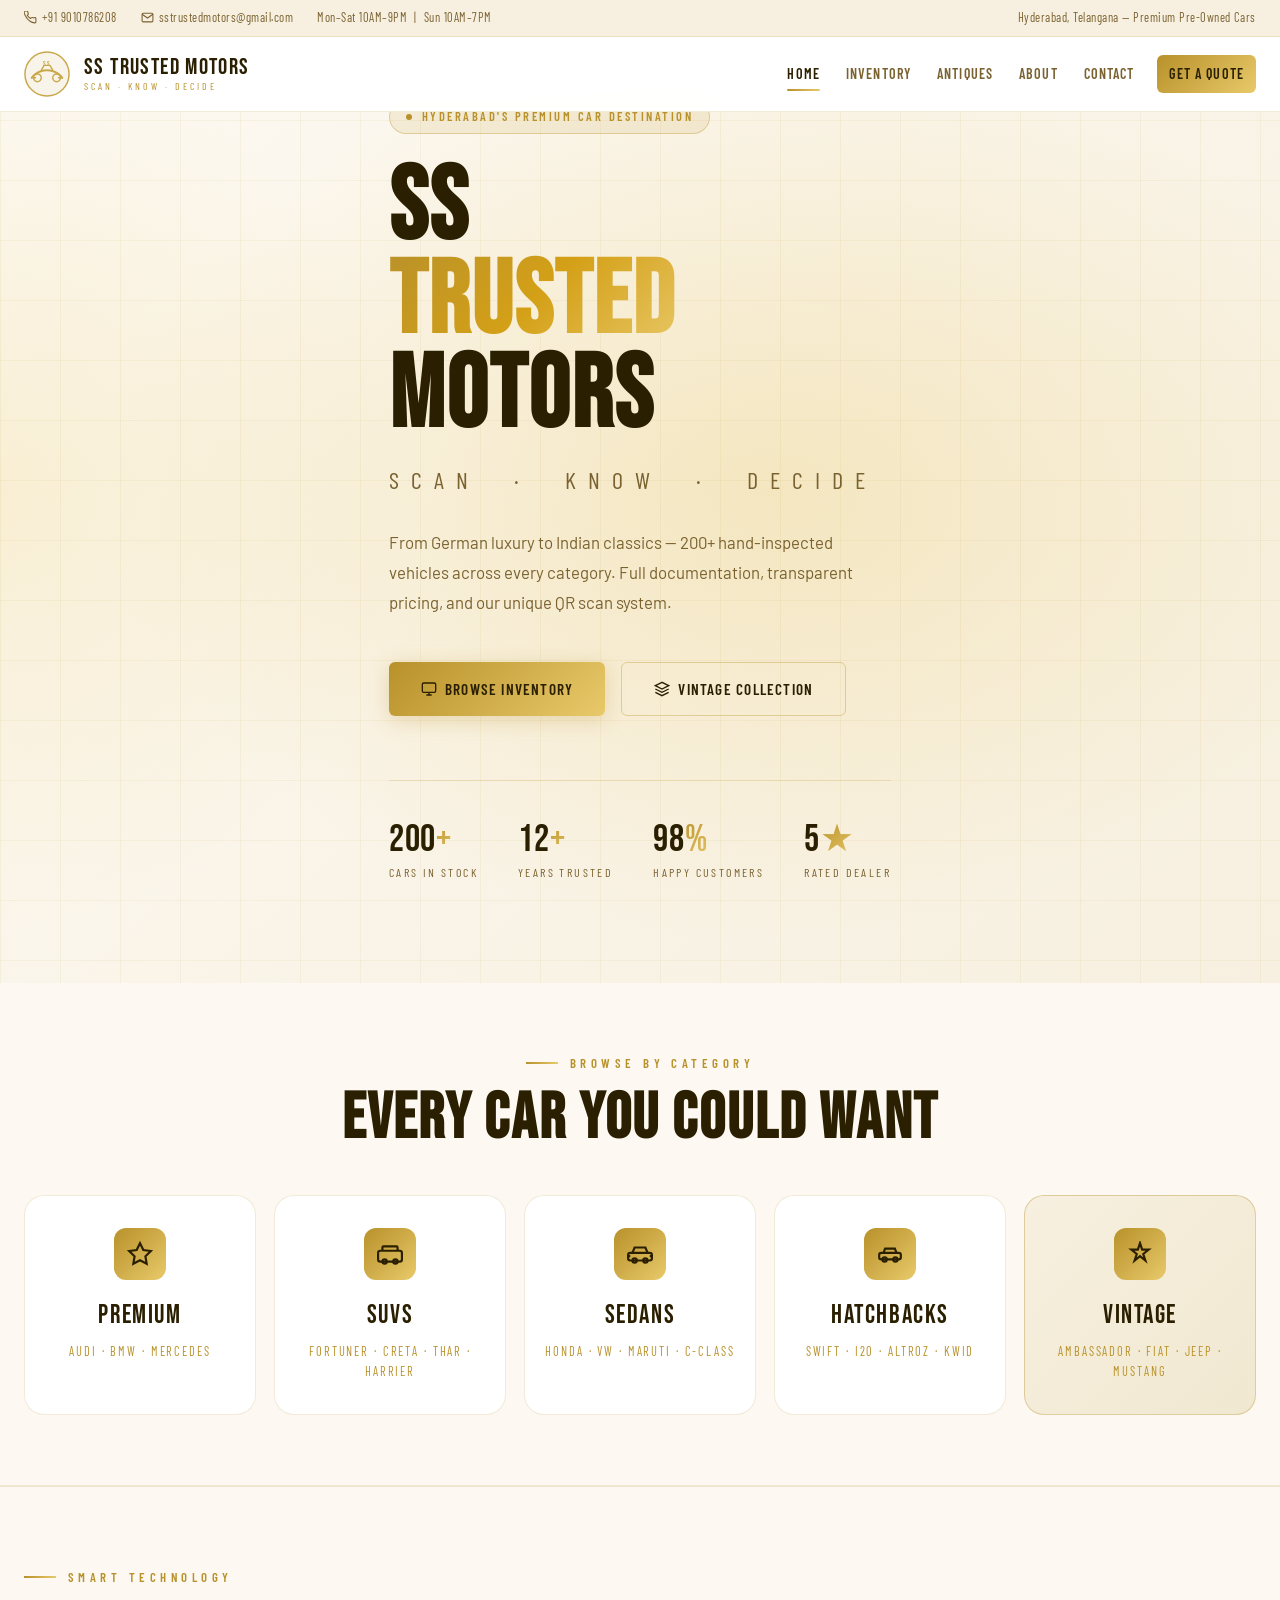
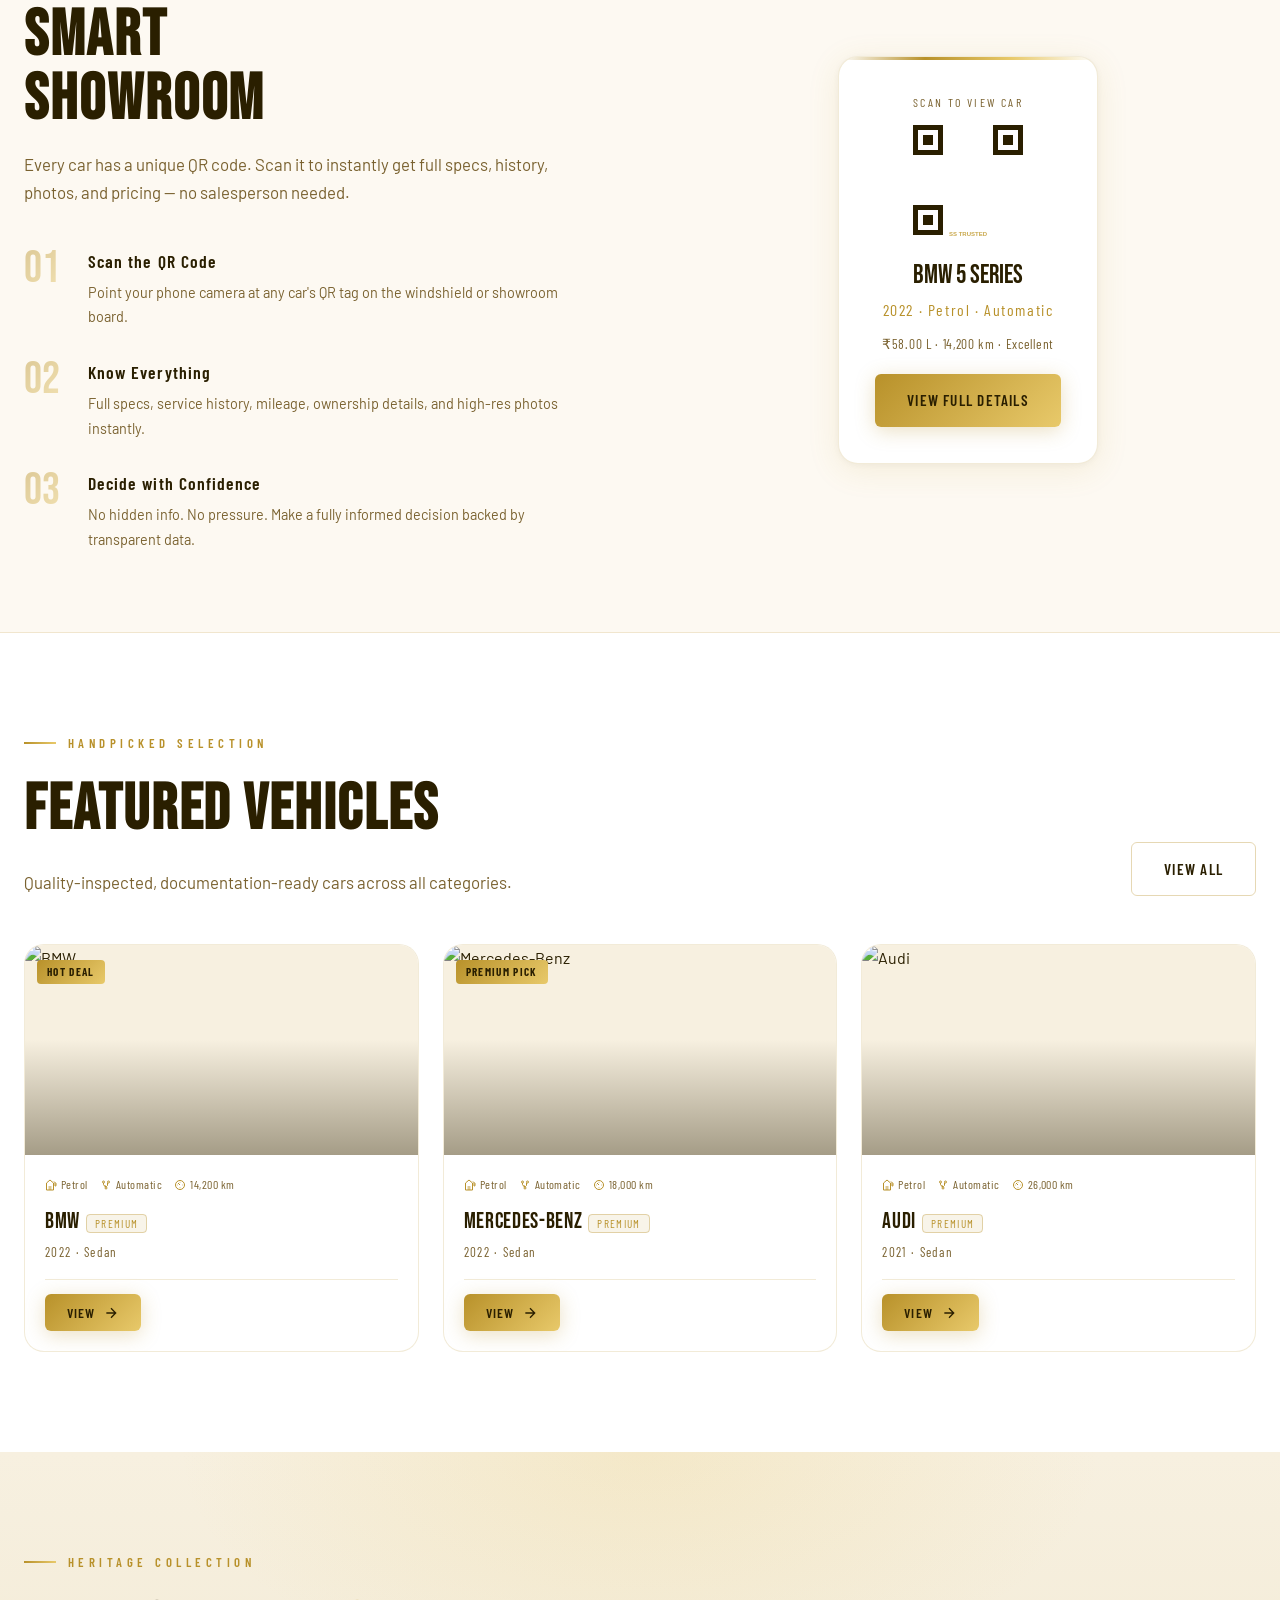
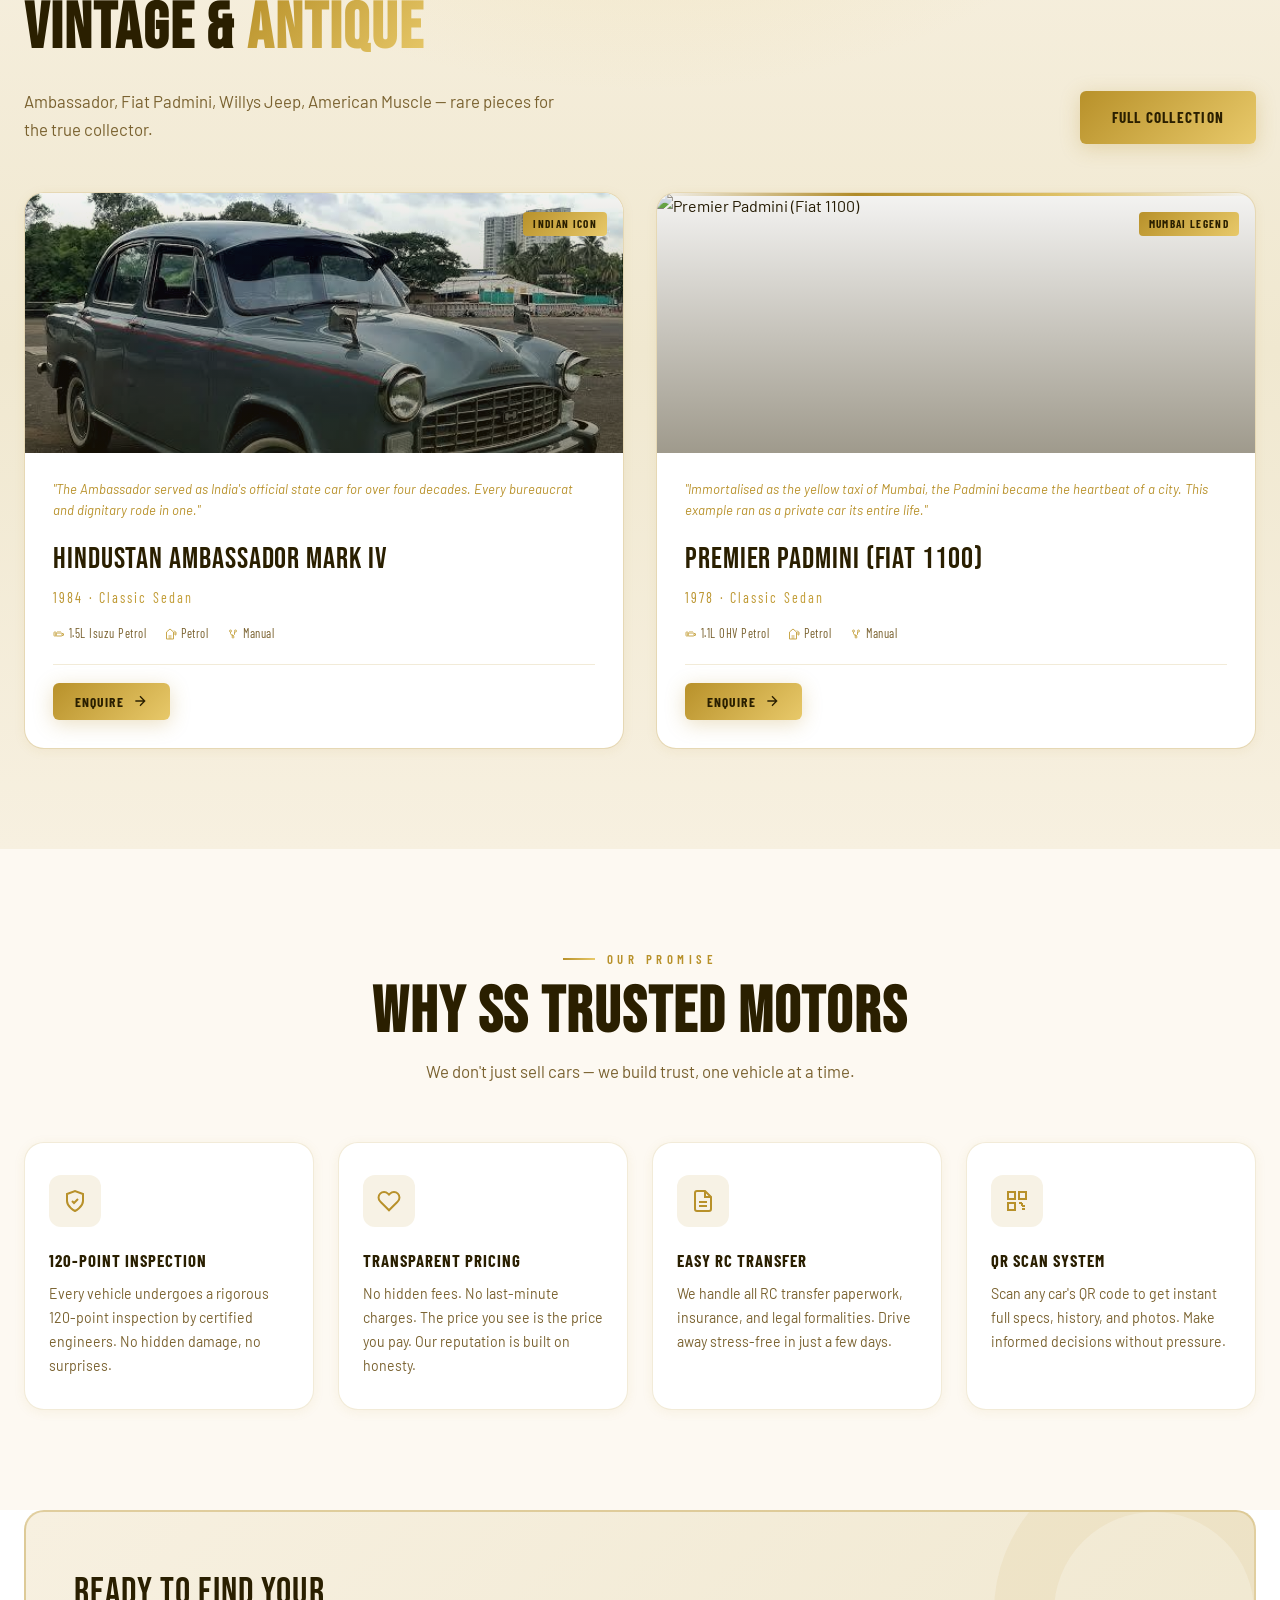
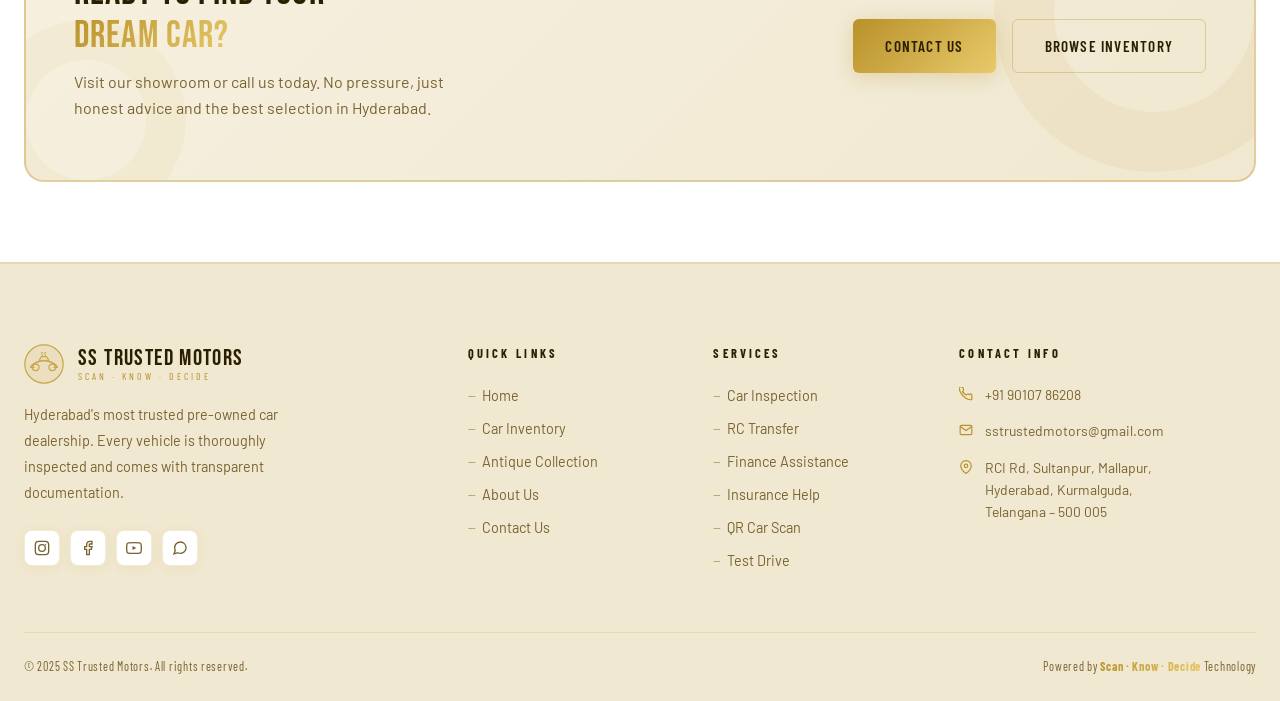
==== index.html @ 3db5853d "Add files via upload" ====
<!DOCTYPE html>
<html lang="en">
<head>
  <meta charset="UTF-8">
  <meta name="viewport" content="width=device-width, initial-scale=1.0">
  <title>SS Trusted Motors — Scan. Know. Decide.</title>  
  <meta name="description" content="SS Trusted Motors — Hyderabad's premier pre-owned car dealership. Premium cars, vintage classics, SUVs, sedans, and hatchbacks.">
  <link rel="stylesheet" href="css/styles.css">
</head>
<body>
<div id="header-placeholder"></div>

<!-- HERO -->
<section class="hero" id="home">
  <div class="hero-bg"></div><div class="hero-bg-img"></div><div class="hero-grid"></div>
  <div class="container">
    <div class="hero-content">
      <div class="hero-eyebrow"><span></span> Hyderabad's Premium Car Destination</div>
      <h1 class="hero-title">SS<br><span class="accent">Trusted</span><br>Motors</h1>
      <p class="hero-tagline">Scan &nbsp;·&nbsp; Know &nbsp;·&nbsp; Decide</p>
      <p class="hero-desc">From German luxury to Indian classics — 200+ hand-inspected vehicles across every category. Full documentation, transparent pricing, and our unique QR scan system.</p>
      <div class="hero-actions">
        <a href="inventory.html" class="btn btn-primary">
          <svg xmlns="http://www.w3.org/2000/svg" viewBox="0 0 24 24" fill="none" stroke="currentColor" stroke-width="2"><rect x="2" y="3" width="20" height="14" rx="2"/><path d="M8 21h8m-4-4v4"/></svg>
          Browse Inventory
        </a>
        <a href="antiques.html" class="btn btn-outline">
          <svg xmlns="http://www.w3.org/2000/svg" viewBox="0 0 24 24" fill="none" stroke="currentColor" stroke-width="2"><path d="M12 2L2 7l10 5 10-5-10-5zM2 17l10 5 10-5M2 12l10 5 10-5"/></svg>
          Vintage Collection
        </a>
      </div>
      <div class="hero-stats">
        <div><div class="hero-stat-num">200<span>+</span></div><div class="hero-stat-label">Cars in Stock</div></div>
        <div><div class="hero-stat-num">12<span>+</span></div><div class="hero-stat-label">Years Trusted</div></div>
        <div><div class="hero-stat-num">98<span>%</span></div><div class="hero-stat-label">Happy Customers</div></div>
        <div><div class="hero-stat-num">5<span>★</span></div><div class="hero-stat-label">Rated Dealer</div></div>
      </div>
    </div>
  </div>
</section>

<!-- CATEGORY HIGHLIGHTS -->
<section style="padding:70px 0;background:var(--bg-warm);border-bottom:1px solid var(--border);">
  <div class="container">
    <div style="text-align:center;margin-bottom:44px;" class="reveal">
      <div class="section-label" style="justify-content:center;">Browse by Category</div>
      <h2 class="section-title" style="margin-top:14px;">Every Car You Could Want</h2>
    </div>
    <div style="display:grid;grid-template-columns:repeat(auto-fit,minmax(200px,1fr));gap:18px;">
      <a href="inventory.html?cat=premium" class="reveal" style="background:var(--bg-card);border:1px solid var(--border);border-radius:var(--radius-lg);padding:32px 20px;text-align:center;text-decoration:none;transition:var(--transition);display:block;" onmouseover="this.style.borderColor='var(--gold-mid)';this.style.boxShadow='var(--shadow-gold)';this.style.transform='translateY(-6px)'" onmouseout="this.style.borderColor='var(--border)';this.style.boxShadow='none';this.style.transform='translateY(0)'">
        <div style="width:52px;height:52px;border-radius:12px;background:linear-gradient(135deg,var(--gold),var(--gold-light));display:flex;align-items:center;justify-content:center;margin:0 auto 14px;">
          <svg xmlns="http://www.w3.org/2000/svg" viewBox="0 0 24 24" fill="none" stroke="#2a1f00" stroke-width="2" width="26"><polygon points="12 2 15.09 8.26 22 9.27 17 14.14 18.18 21.02 12 17.77 5.82 21.02 7 14.14 2 9.27 8.91 8.26 12 2"/></svg>
        </div>
        <div style="font-family:var(--font-display);font-size:1.65rem;letter-spacing:.06em;color:var(--text);">Premium</div>
        <div style="font-family:var(--font-condensed);font-size:.78rem;letter-spacing:.15em;color:var(--gold);text-transform:uppercase;margin-top:6px;">Audi · BMW · Mercedes</div>
      </a>
      <a href="inventory.html?cat=suv" class="reveal" style="background:var(--bg-card);border:1px solid var(--border);border-radius:var(--radius-lg);padding:32px 20px;text-align:center;text-decoration:none;transition:var(--transition);display:block;" onmouseover="this.style.borderColor='var(--gold-mid)';this.style.boxShadow='var(--shadow-gold)';this.style.transform='translateY(-6px)'" onmouseout="this.style.borderColor='var(--border)';this.style.boxShadow='none';this.style.transform='translateY(0)'">
        <div style="width:52px;height:52px;border-radius:12px;background:linear-gradient(135deg,var(--gold),var(--gold-light));display:flex;align-items:center;justify-content:center;margin:0 auto 14px;">
          <svg xmlns="http://www.w3.org/2000/svg" viewBox="0 0 24 24" fill="none" stroke="#2a1f00" stroke-width="2" width="26"><rect x="1" y="9" width="22" height="10" rx="2"/><path d="M5 9V6a1 1 0 011-1h12a1 1 0 011 1v3"/><circle cx="7" cy="19" r="2"/><circle cx="17" cy="19" r="2"/></svg>
        </div>
        <div style="font-family:var(--font-display);font-size:1.65rem;letter-spacing:.06em;color:var(--text);">SUVs</div>
        <div style="font-family:var(--font-condensed);font-size:.78rem;letter-spacing:.15em;color:var(--gold);text-transform:uppercase;margin-top:6px;">Fortuner · Creta · Thar · Harrier</div>
      </a>
      <a href="inventory.html?cat=sedan" class="reveal" style="background:var(--bg-card);border:1px solid var(--border);border-radius:var(--radius-lg);padding:32px 20px;text-align:center;text-decoration:none;transition:var(--transition);display:block;" onmouseover="this.style.borderColor='var(--gold-mid)';this.style.boxShadow='var(--shadow-gold)';this.style.transform='translateY(-6px)'" onmouseout="this.style.borderColor='var(--border)';this.style.boxShadow='none';this.style.transform='translateY(0)'">
        <div style="width:52px;height:52px;border-radius:12px;background:linear-gradient(135deg,var(--gold),var(--gold-light));display:flex;align-items:center;justify-content:center;margin:0 auto 14px;">
          <svg xmlns="http://www.w3.org/2000/svg" viewBox="0 0 24 24" fill="none" stroke="#2a1f00" stroke-width="2" width="26"><path d="M5 11l2-5h10l2 5"/><rect x="1" y="11" width="22" height="7" rx="2"/><circle cx="7" cy="18" r="2"/><circle cx="17" cy="18" r="2"/><path d="M1 14h2m18 0h2"/></svg>
        </div>
        <div style="font-family:var(--font-display);font-size:1.65rem;letter-spacing:.06em;color:var(--text);">Sedans</div>
        <div style="font-family:var(--font-condensed);font-size:.78rem;letter-spacing:.15em;color:var(--gold);text-transform:uppercase;margin-top:6px;">Honda · VW · Maruti · C-Class</div>
      </a>
      <a href="inventory.html?cat=small" class="reveal" style="background:var(--bg-card);border:1px solid var(--border);border-radius:var(--radius-lg);padding:32px 20px;text-align:center;text-decoration:none;transition:var(--transition);display:block;" onmouseover="this.style.borderColor='var(--gold-mid)';this.style.boxShadow='var(--shadow-gold)';this.style.transform='translateY(-6px)'" onmouseout="this.style.borderColor='var(--border)';this.style.boxShadow='none';this.style.transform='translateY(0)'">
        <div style="width:52px;height:52px;border-radius:12px;background:linear-gradient(135deg,var(--gold),var(--gold-light));display:flex;align-items:center;justify-content:center;margin:0 auto 14px;">
          <svg xmlns="http://www.w3.org/2000/svg" viewBox="0 0 24 24" fill="none" stroke="#2a1f00" stroke-width="2" width="26"><path d="M6 11l1.5-4h9L18 11"/><rect x="2" y="11" width="20" height="6" rx="2"/><circle cx="7" cy="17" r="2"/><circle cx="17" cy="17" r="2"/></svg>
        </div>
        <div style="font-family:var(--font-display);font-size:1.65rem;letter-spacing:.06em;color:var(--text);">Hatchbacks</div>
        <div style="font-family:var(--font-condensed);font-size:.78rem;letter-spacing:.15em;color:var(--gold);text-transform:uppercase;margin-top:6px;">Swift · i20 · Altroz · Kwid</div>
      </a>
      <a href="antiques.html" class="reveal" style="background:linear-gradient(135deg,var(--bg-mid),var(--bg-soft));border:1.5px solid var(--border-mid);border-radius:var(--radius-lg);padding:32px 20px;text-align:center;text-decoration:none;transition:var(--transition);display:block;" onmouseover="this.style.borderColor='var(--gold)';this.style.boxShadow='var(--shadow-gold)';this.style.transform='translateY(-6px)'" onmouseout="this.style.borderColor='var(--border-mid)';this.style.boxShadow='none';this.style.transform='translateY(0)'">
        <div style="width:52px;height:52px;border-radius:12px;background:linear-gradient(135deg,var(--gold),var(--gold-light));display:flex;align-items:center;justify-content:center;margin:0 auto 14px;">
          <svg xmlns="http://www.w3.org/2000/svg" viewBox="0 0 24 24" fill="none" stroke="#2a1f00" stroke-width="2" width="26"><path d="M12 2l2 6h6l-5 4 2 6-5-4-5 4 2-6-5-4h6z"/></svg>
        </div>
        <div style="font-family:var(--font-display);font-size:1.65rem;letter-spacing:.06em;color:var(--text);">Vintage</div>
        <div style="font-family:var(--font-condensed);font-size:.78rem;letter-spacing:.15em;color:var(--gold);text-transform:uppercase;margin-top:6px;">Ambassador · Fiat · Jeep · Mustang</div>
      </a>
    </div>
  </div>
</section>

<!-- SMART SHOWROOM -->
<section class="smart-showroom" id="smart-showroom">
  <div class="container">
    <div class="showroom-grid">
      <div>
        <div class="section-label">Smart Technology</div>
        <h2 class="section-title" style="margin-top:16px;">Smart<br>Showroom</h2>
        <p class="section-sub" style="margin-top:18px;">Every car has a unique QR code. Scan it to instantly get full specs, history, photos, and pricing — no salesperson needed.</p>
        <div class="showroom-steps">
          <div class="showroom-step">
            <div class="step-num">01</div>
            <div><div class="step-title">Scan the QR Code</div><div class="step-desc">Point your phone camera at any car's QR tag on the windshield or showroom board.</div></div>
          </div>
          <div class="showroom-step">
            <div class="step-num">02</div>
            <div><div class="step-title">Know Everything</div><div class="step-desc">Full specs, service history, mileage, ownership details, and high-res photos instantly.</div></div>
          </div>
          <div class="showroom-step">
            <div class="step-num">03</div>
            <div><div class="step-title">Decide with Confidence</div><div class="step-desc">No hidden info. No pressure. Make a fully informed decision backed by transparent data.</div></div>
          </div>
        </div>
      </div>
      <div class="showroom-visual">
        <div class="qr-demo-card">
          <div class="qr-demo-label">Scan to View Car</div>
          <canvas id="demo-qr" style="width:120px;height:120px;margin:0 auto 16px;display:block;border-radius:10px;"></canvas>
          <div class="qr-demo-car">BMW 5 Series</div>
          <div class="qr-demo-year">2022 · Petrol · Automatic</div>
          <div style="margin-top:10px;font-size:.85rem;color:var(--muted);font-family:var(--font-condensed);letter-spacing:.05em;">₹58.00 L · 14,200 km · Excellent</div>
          <a href="car-details.html?id=1&type=car" class="btn btn-primary qr-demo-btn">View Full Details</a>
        </div>
      </div>
    </div>
  </div>
</section>

<!-- FEATURED CARS -->
<section id="featured">
  <div class="container">
    <div class="section-header">
      <div class="section-header-text reveal">
        <div class="section-label">Handpicked Selection</div>
        <h2 class="section-title" style="margin-top:12px;">Featured Vehicles</h2>
        <p class="section-sub" style="margin-top:14px;">Quality-inspected, documentation-ready cars across all categories.</p>
      </div>
      <a href="inventory.html" class="btn btn-outline reveal">View All</a>
    </div>
    <div class="cars-grid" id="featured-cars">
      <div class="loading-state" style="grid-column:1/-1;"><div class="loading-spinner"></div>Loading vehicles…</div>
    </div>
  </div>
</section>

<!-- ANTIQUE COLLECTION PREVIEW -->
<section class="antiques-section" id="antiques-preview">
  <div class="container" style="position:relative;z-index:1;">
    <div class="section-header">
      <div class="section-header-text reveal">
        <div class="section-label" style="color:var(--gold);">Heritage Collection</div>
        <h2 class="section-title" style="margin-top:12px;">Vintage &amp; <span style="background:linear-gradient(135deg,var(--gold),var(--gold-light));-webkit-background-clip:text;-webkit-text-fill-color:transparent;background-clip:text;">Antique</span></h2>
        <p class="section-sub" style="margin-top:14px;">Ambassador, Fiat Padmini, Willys Jeep, American Muscle — rare pieces for the true collector.</p>
      </div>
      <a href="antiques.html" class="btn btn-gold reveal">Full Collection</a>
    </div>
    <div class="antiques-grid" id="featured-antiques">
      <div class="loading-state" style="grid-column:1/-1;"><div class="loading-spinner"></div>Loading collection…</div>
    </div>
  </div>
</section>

<!-- WHY CHOOSE US -->
<section id="why-us" style="background:var(--bg-warm);">
  <div class="container">
    <div style="text-align:center;display:flex;flex-direction:column;align-items:center;gap:12px;margin-bottom:56px;" class="reveal">
      <div class="section-label">Our Promise</div>
      <h2 class="section-title">Why SS Trusted Motors</h2>
      <p class="section-sub" style="text-align:center;margin:0 auto;">We don't just sell cars — we build trust, one vehicle at a time.</p>
    </div>
    <div class="why-us-grid">
      <div class="why-card reveal">
        <div class="why-icon"><svg xmlns="http://www.w3.org/2000/svg" viewBox="0 0 24 24" fill="none" stroke="currentColor" stroke-width="2"><path d="M12 22s8-4 8-10V5l-8-3-8 3v7c0 6 8 10 8 10z"/><path d="M9 12l2 2 4-4"/></svg></div>
        <div class="why-title">120-Point Inspection</div>
        <div class="why-desc">Every vehicle undergoes a rigorous 120-point inspection by certified engineers. No hidden damage, no surprises.</div>
      </div>
      <div class="why-card reveal">
        <div class="why-icon"><svg xmlns="http://www.w3.org/2000/svg" viewBox="0 0 24 24" fill="none" stroke="currentColor" stroke-width="2"><path d="M20.84 4.61a5.5 5.5 0 00-7.78 0L12 5.67l-1.06-1.06a5.5 5.5 0 00-7.78 7.78l1.06 1.06L12 21.23l7.78-7.78 1.06-1.06a5.5 5.5 0 000-7.78z"/></svg></div>
        <div class="why-title">Transparent Pricing</div>
        <div class="why-desc">No hidden fees. No last-minute charges. The price you see is the price you pay. Our reputation is built on honesty.</div>
      </div>
      <div class="why-card reveal">
        <div class="why-icon"><svg xmlns="http://www.w3.org/2000/svg" viewBox="0 0 24 24" fill="none" stroke="currentColor" stroke-width="2"><path d="M14 2H6a2 2 0 00-2 2v16a2 2 0 002 2h12a2 2 0 002-2V8z"/><polyline points="14 2 14 8 20 8"/><line x1="16" y1="13" x2="8" y2="13"/><line x1="16" y1="17" x2="8" y2="17"/></svg></div>
        <div class="why-title">Easy RC Transfer</div>
        <div class="why-desc">We handle all RC transfer paperwork, insurance, and legal formalities. Drive away stress-free in just a few days.</div>
      </div>
      <div class="why-card reveal">
        <div class="why-icon"><svg xmlns="http://www.w3.org/2000/svg" viewBox="0 0 24 24" fill="none" stroke="currentColor" stroke-width="2"><rect x="3" y="3" width="7" height="7"/><rect x="14" y="3" width="7" height="7"/><rect x="3" y="14" width="7" height="7"/><path d="M14 14h3m0 3h3m-3 3h3m-3-6v3"/></svg></div>
        <div class="why-title">QR Scan System</div>
        <div class="why-desc">Scan any car's QR code to get instant full specs, history, and photos. Make informed decisions without pressure.</div>
      </div>
    </div>
  </div>
</section>

<!-- CTA BANNER -->
<section style="padding:0 0 80px;">
  <div class="container">
    <div class="reveal" style="background:linear-gradient(135deg,var(--bg-mid),var(--bg-soft));border:2px solid var(--border-mid);border-radius:var(--radius-lg);padding:60px 48px;display:flex;align-items:center;justify-content:space-between;gap:32px;flex-wrap:wrap;position:relative;overflow:hidden;">
      <div style="position:absolute;right:-60px;top:-60px;width:320px;height:320px;border:60px solid rgba(184,145,42,.08);border-radius:50%;pointer-events:none;"></div>
      <div style="position:absolute;left:-40px;bottom:-40px;width:200px;height:200px;border:40px solid rgba(184,145,42,.06);border-radius:50%;pointer-events:none;"></div>
      <div style="position:relative;z-index:1;">
        <div style="font-family:var(--font-display);font-size:clamp(1.8rem,3vw,2.6rem);letter-spacing:.03em;color:var(--text);line-height:1.1;">Ready to Find Your<br><span style="background:linear-gradient(135deg,var(--gold),var(--gold-light));-webkit-background-clip:text;-webkit-text-fill-color:transparent;background-clip:text;">Dream Car?</span></div>
        <p style="color:var(--muted);margin-top:12px;font-size:1rem;max-width:420px;">Visit our showroom or call us today. No pressure, just honest advice and the best selection in Hyderabad.</p>
      </div>
      <div style="display:flex;gap:16px;flex-wrap:wrap;position:relative;z-index:1;">
        <a href="contact.html" class="btn btn-primary">Contact Us</a>
        <a href="inventory.html" class="btn btn-outline">Browse Inventory</a>
      </div>
    </div>
  </div>
</section>

<div id="footer-placeholder"></div>
<script src="js/partials.js"></script>
<script src="js/main.js"></script>
<script>
(async function(){
  const canvas = document.getElementById('demo-qr');
  if(canvas) SS.generateQRCanvas('car-details.html?id=1&type=car', canvas);

  try{
    const cars = await SS.fetchJSON('data/cars.json');
    const premFeatured = cars.filter(c=>c.subcategory==='premium').slice(0,3);
    const container = document.getElementById('featured-cars');
    container.innerHTML = premFeatured.map(c=>SS.carCardHTML(c,'car')).join('');
    SS.triggerReveal(container);
  }catch(e){
    document.getElementById('featured-cars').innerHTML='<div class="empty-state" style="grid-column:1/-1;"><p>Could not load vehicles.</p></div>';
  }

  try{
    const ant = await SS.fetchJSON('data/antiques.json');
    const container = document.getElementById('featured-antiques');
    container.innerHTML = ant.slice(0,2).map(c=>SS.antiqueCardHTML(c)).join('');
    SS.triggerReveal(container);
  }catch(e){
    document.getElementById('featured-antiques').innerHTML='<div class="empty-state" style="grid-column:1/-1;"><p>Could not load collection.</p></div>';
  }
})();
</script>
</body>
</html>
---- css/styles.css ----
/* =============================================
   SS Trusted Motors — styles.css
   Pure White & Gold Luxury Theme
   ============================================= */

@import url('https://fonts.googleapis.com/css2?family=Bebas+Neue&family=Barlow:ital,wght@0,300;0,400;0,500;0,600;0,700;1,300&family=Barlow+Condensed:wght@400;500;600;700&display=swap');

:root {
  --gold:         #b8912a;
  --gold-mid:     #c9a84c;
  --gold-light:   #e8c96a;
  --gold-pale:    #f5e6b8;
  --gold-faint:   #fdf6e3;
  --gold-glow:    rgba(184,145,42,0.28);

  --bg:           #ffffff;
  --bg-warm:      #fdf9f2;
  --bg-mid:       #f7f0e0;
  --bg-soft:      #f0e8d0;
  --bg-card:      #ffffff;
  --bg-section:   #faf5ea;

  --border:       rgba(184,145,42,0.18);
  --border-mid:   rgba(184,145,42,0.35);
  --border-strong:rgba(184,145,42,0.55);

  --text:         #2a1f00;
  --text-mid:     #4a3800;
  --muted:        #7a6230;
  --muted-light:  #b09050;

  --font-display:   'Bebas Neue', sans-serif;
  --font-condensed: 'Barlow Condensed', sans-serif;
  --font-body:      'Barlow', sans-serif;
  --radius:    12px;
  --radius-lg: 20px;
  --shadow-sm:   0 2px 12px rgba(184,145,42,0.08);
  --shadow-card: 0 6px 32px rgba(184,145,42,0.12), 0 1px 6px rgba(0,0,0,0.04);
  --shadow-gold: 0 12px 48px rgba(184,145,42,0.22);
  --transition:  all 0.3s cubic-bezier(0.4,0,0.2,1);
}

*,*::before,*::after{box-sizing:border-box;margin:0;padding:0}
html{scroll-behavior:smooth}
body{font-family:var(--font-body);background:var(--bg);color:var(--text);line-height:1.6;overflow-x:hidden}
img{max-width:100%;height:auto;display:block}
a{text-decoration:none;color:inherit}
ul{list-style:none}
button{cursor:pointer;border:none;font-family:inherit}
::-webkit-scrollbar{width:6px}
::-webkit-scrollbar-track{background:var(--bg-mid)}
::-webkit-scrollbar-thumb{background:var(--gold-mid);border-radius:3px}

/* ─── Typography ─── */
.section-label{font-family:var(--font-condensed);font-size:.8rem;font-weight:600;letter-spacing:.35em;text-transform:uppercase;color:var(--gold);display:flex;align-items:center;gap:12px}
.section-label::before{content:'';width:32px;height:2px;background:linear-gradient(90deg,var(--gold),var(--gold-light));display:inline-block;flex-shrink:0}
.section-title{font-family:var(--font-display);font-size:clamp(2.2rem,5vw,4rem);letter-spacing:.03em;line-height:1;color:var(--text)}
.section-sub{font-size:1.05rem;color:var(--muted);max-width:540px;line-height:1.7}
.container{max-width:1280px;margin:0 auto;padding:0 24px}
section{padding:100px 0}

/* ─── Buttons ─── */
.btn{display:inline-flex;align-items:center;gap:8px;padding:14px 32px;border-radius:6px;font-family:var(--font-condensed);font-size:.95rem;font-weight:600;letter-spacing:.08em;text-transform:uppercase;transition:var(--transition);border:none}
.btn-primary{background:linear-gradient(135deg,var(--gold),var(--gold-light));color:var(--text);box-shadow:0 4px 20px var(--gold-glow)}
.btn-primary:hover{background:linear-gradient(135deg,var(--gold-mid),var(--gold-pale));transform:translateY(-2px);box-shadow:0 10px 32px var(--gold-glow)}
.btn-outline{background:transparent;color:var(--text);border:1.5px solid var(--border-mid)}
.btn-outline:hover{border-color:var(--gold);color:var(--gold);background:rgba(184,145,42,.06);transform:translateY(-2px)}
.btn-gold{background:linear-gradient(135deg,var(--gold),var(--gold-light));color:var(--text);font-weight:700;box-shadow:0 4px 20px var(--gold-glow)}
.btn-gold:hover{transform:translateY(-2px);box-shadow:0 10px 32px var(--gold-glow)}
.btn-sm{padding:10px 22px;font-size:.85rem}
.btn svg{width:16px;height:16px;flex-shrink:0}

/* ─── Badge ─── */
.badge{display:inline-block;padding:3px 10px;border-radius:4px;font-family:var(--font-condensed);font-size:.7rem;font-weight:700;letter-spacing:.12em;text-transform:uppercase;background:linear-gradient(135deg,var(--gold),var(--gold-light));color:var(--text)}
.badge-gold{background:linear-gradient(135deg,var(--gold),var(--gold-light));color:var(--text)}

/* ─── HEADER ─── */
.site-header{position:fixed;top:0;left:0;right:0;z-index:1000;background:rgba(255,255,255,.97);backdrop-filter:blur(16px);border-bottom:1px solid var(--border);transition:var(--transition)}
.site-header.scrolled{box-shadow:var(--shadow-card)}
.header-top{border-bottom:1px solid var(--border);padding:8px 0;background:var(--bg-mid)}
.header-top-inner{display:flex;justify-content:space-between;align-items:center;font-size:.78rem;color:var(--muted);font-family:var(--font-condensed);letter-spacing:.04em}
.header-contact-strip{display:flex;gap:24px}
.header-contact-strip a{color:var(--muted);transition:color .2s;display:inline-flex;align-items:center;gap:5px}
.header-contact-strip a:hover{color:var(--gold)}
.header-main{display:flex;align-items:center;justify-content:space-between;padding:14px 0}
.logo{display:flex;align-items:center;gap:14px}
.logo-icon{width:46px;height:46px}
.logo-icon svg{width:100%;height:100%}
.logo-text{display:flex;flex-direction:column;line-height:1}
.logo-name{font-family:var(--font-display);font-size:1.45rem;letter-spacing:.06em;color:var(--text)}
.logo-tagline{font-family:var(--font-condensed);font-size:.62rem;letter-spacing:.3em;text-transform:uppercase;color:var(--gold);margin-top:2px}
.nav-menu{display:flex;align-items:center;gap:2px}
.nav-link{font-family:var(--font-condensed);font-size:.88rem;font-weight:600;letter-spacing:.08em;text-transform:uppercase;color:var(--muted);padding:8px 12px;border-radius:6px;transition:var(--transition);position:relative}
.nav-link:hover,.nav-link.active{color:var(--text)}
.nav-link.active::after{content:'';position:absolute;bottom:2px;left:12px;right:12px;height:2px;background:linear-gradient(90deg,var(--gold),var(--gold-light));border-radius:1px}
.nav-cta{background:linear-gradient(135deg,var(--gold),var(--gold-light));color:var(--text)!important;border-radius:6px;margin-left:8px}
.nav-cta:hover{box-shadow:0 4px 16px var(--gold-glow);transform:translateY(-1px)}
.nav-cta::after{display:none!important}
.nav-toggle{display:none;background:none;flex-direction:column;gap:5px;padding:6px}
.nav-toggle span{width:24px;height:2px;background:var(--text);border-radius:2px;transition:var(--transition);display:block}
.nav-toggle.open span:nth-child(1){transform:rotate(45deg) translate(5px,5px)}
.nav-toggle.open span:nth-child(2){opacity:0}
.nav-toggle.open span:nth-child(3){transform:rotate(-45deg) translate(5px,-5px)}

/* ─── HERO ─── */
.hero{min-height:100vh;display:flex;align-items:center;position:relative;overflow:hidden;padding-top:100px;background:var(--bg-section)}
.hero-bg{position:absolute;inset:0;background:radial-gradient(ellipse 80% 70% at 60% 50%,rgba(232,201,106,.32) 0%,transparent 65%),radial-gradient(ellipse 60% 80% at 0% 50%,rgba(245,230,184,.5) 0%,transparent 55%),linear-gradient(135deg,var(--bg-warm) 0%,var(--bg-mid) 100%);z-index:0}
.hero-bg-img{position:absolute;inset:0;background:url('https://images.unsplash.com/photo-1492144534655-ae79c964c9d7?w=1600&q=60') center/cover no-repeat;opacity:.04;z-index:-1}
.hero-grid{position:absolute;inset:0;background-image:linear-gradient(rgba(184,145,42,.07) 1px,transparent 1px),linear-gradient(90deg,rgba(184,145,42,.07) 1px,transparent 1px);background-size:60px 60px;z-index:0}
.hero-content{position:relative;z-index:1;max-width:680px}
.hero-eyebrow{display:inline-flex;align-items:center;gap:10px;background:rgba(184,145,42,.12);border:1px solid var(--border-mid);border-radius:100px;padding:6px 16px;font-family:var(--font-condensed);font-size:.78rem;font-weight:600;letter-spacing:.2em;text-transform:uppercase;color:var(--gold);margin-bottom:28px;animation:fadeInDown .8s ease both}
.hero-eyebrow span{width:6px;height:6px;border-radius:50%;background:var(--gold);animation:pulse 2s ease-in-out infinite}
.hero-title{font-family:var(--font-display);font-size:clamp(3.5rem,8vw,7.5rem);line-height:.92;letter-spacing:.02em;margin-bottom:16px;color:var(--text);animation:fadeInUp .8s .1s ease both}
.hero-title .accent{background:linear-gradient(135deg,var(--gold),#d4a017,var(--gold-light));-webkit-background-clip:text;-webkit-text-fill-color:transparent;background-clip:text}
.hero-tagline{font-family:var(--font-condensed);font-size:clamp(1.1rem,2.5vw,1.5rem);font-weight:400;letter-spacing:.5em;text-transform:uppercase;color:var(--muted);margin-bottom:28px;animation:fadeInUp .8s .2s ease both}
.hero-desc{font-size:1.05rem;color:var(--muted);line-height:1.8;max-width:500px;margin-bottom:44px;animation:fadeInUp .8s .3s ease both}
.hero-actions{display:flex;gap:16px;flex-wrap:wrap;animation:fadeInUp .8s .4s ease both}
.hero-stats{display:flex;gap:40px;margin-top:64px;padding-top:40px;border-top:1px solid var(--border);animation:fadeInUp .8s .5s ease both;flex-wrap:wrap}
.hero-stat-num{font-family:var(--font-display);font-size:2.4rem;color:var(--text);letter-spacing:.02em;line-height:1}
.hero-stat-num span{background:linear-gradient(135deg,var(--gold),var(--gold-light));-webkit-background-clip:text;-webkit-text-fill-color:transparent;background-clip:text}
.hero-stat-label{font-family:var(--font-condensed);font-size:.75rem;letter-spacing:.2em;text-transform:uppercase;color:var(--muted);margin-top:4px}
.hero-car-visual{position:absolute;right:-5%;bottom:0;width:55%;z-index:0;opacity:.85;animation:heroCarSlide 1s .2s ease both}
.hero-car-visual img{width:100%;filter:drop-shadow(0 20px 60px rgba(184,145,42,.2))}

/* ─── Smart Showroom ─── */
.smart-showroom{background:var(--bg-warm);border-top:1px solid var(--border);border-bottom:1px solid var(--border);padding:80px 0}
.showroom-grid{display:grid;grid-template-columns:1fr 1fr;gap:80px;align-items:center}
.showroom-steps{display:flex;flex-direction:column;gap:28px;margin-top:40px}
.showroom-step{display:flex;gap:20px;align-items:flex-start}
.step-num{font-family:var(--font-display);font-size:2.8rem;background:linear-gradient(135deg,var(--gold),var(--gold-light));-webkit-background-clip:text;-webkit-text-fill-color:transparent;background-clip:text;line-height:1;opacity:.45;min-width:44px}
.step-title{font-family:var(--font-condensed);font-size:1.1rem;font-weight:600;letter-spacing:.06em;color:var(--text);margin-bottom:6px}
.step-desc{font-size:.9rem;color:var(--muted);line-height:1.7}
.showroom-visual{position:relative;display:flex;align-items:center;justify-content:center}
.qr-demo-card{background:var(--bg-card);border:1px solid var(--border);border-radius:var(--radius-lg);padding:36px;text-align:center;max-width:360px;box-shadow:var(--shadow-card);position:relative;overflow:hidden}
.qr-demo-card::before{content:'';position:absolute;top:0;left:0;right:0;height:3px;background:linear-gradient(90deg,transparent,var(--gold),var(--gold-light),transparent)}
.qr-demo-label{font-family:var(--font-condensed);font-size:.75rem;letter-spacing:.2em;text-transform:uppercase;color:var(--muted);margin-bottom:8px}
.qr-demo-car{font-family:var(--font-display);font-size:1.6rem;color:var(--text)}
.qr-demo-year{font-family:var(--font-condensed);color:var(--gold);font-size:1rem;letter-spacing:.1em}
.qr-demo-btn{margin-top:20px;width:100%}

/* ─── Car Cards ─── */
.cars-grid{display:grid;grid-template-columns:repeat(auto-fill,minmax(300px,1fr));gap:24px;margin-top:48px}
.car-card{background:var(--bg-card);border:1px solid var(--border);border-radius:var(--radius-lg);overflow:hidden;transition:var(--transition);cursor:pointer}
.car-card:hover{transform:translateY(-8px);border-color:var(--gold-mid);box-shadow:var(--shadow-gold)}
.car-img-wrap{position:relative;height:210px;overflow:hidden;background:var(--bg-mid)}
.car-img-wrap img{width:100%;height:100%;object-fit:cover;transition:transform .5s ease}
.car-card:hover .car-img-wrap img{transform:scale(1.05)}
.car-img-overlay{position:absolute;inset:0;background:linear-gradient(to top,rgba(42,31,0,.4) 0%,transparent 55%)}
.car-badge{position:absolute;top:12px;left:12px;z-index:2}
.car-body{padding:20px}
.car-meta{display:flex;gap:12px;margin-bottom:10px;flex-wrap:wrap}
.car-meta-item{display:flex;align-items:center;gap:4px;font-family:var(--font-condensed);font-size:.75rem;letter-spacing:.04em;color:var(--muted)}
.car-meta-item svg{width:12px;height:12px;color:var(--gold);flex-shrink:0}
.car-name{font-family:var(--font-display);font-size:1.4rem;letter-spacing:.03em;color:var(--text);margin-bottom:2px}
.car-year{font-family:var(--font-condensed);font-size:.82rem;color:var(--muted);letter-spacing:.1em;margin-bottom:14px}
.car-price{font-family:var(--font-display);font-size:1.5rem;letter-spacing:.02em;background:linear-gradient(135deg,var(--gold),var(--gold-mid));-webkit-background-clip:text;-webkit-text-fill-color:transparent;background-clip:text}
.car-price-label{font-family:var(--font-condensed);font-size:.68rem;color:var(--muted);letter-spacing:.15em;text-transform:uppercase}
.car-footer{display:flex;align-items:center;justify-content:space-between;margin-top:16px;padding-top:14px;border-top:1px solid var(--border)}

/* ─── Category Tabs ─── */
.category-tabs{display:flex;gap:8px;margin-bottom:36px;flex-wrap:wrap;padding-bottom:20px;border-bottom:1px solid var(--border)}
.cat-tab{background:transparent;border:1.5px solid var(--border);color:var(--muted);border-radius:8px;padding:10px 20px;font-family:var(--font-condensed);font-size:.85rem;font-weight:600;letter-spacing:.08em;text-transform:uppercase;transition:var(--transition);cursor:pointer;display:flex;align-items:center;gap:8px}
.cat-tab:hover{border-color:var(--gold-mid);color:var(--text)}
.cat-tab.active{background:linear-gradient(135deg,var(--gold),var(--gold-light));border-color:var(--gold);color:var(--text);box-shadow:0 4px 16px var(--gold-glow)}
.cat-tab .count{background:rgba(255,255,255,.5);border-radius:100px;padding:1px 8px;font-size:.7rem}
.cat-tab.active .count{background:rgba(42,31,0,.15)}

/* ─── Premium Brand Strip ─── */
.brand-strip{display:flex;gap:12px;flex-wrap:wrap;margin-bottom:32px;align-items:center}
.brand-pill{background:var(--bg-card);border:1px solid var(--border);border-radius:100px;padding:6px 16px;font-family:var(--font-condensed);font-size:.78rem;font-weight:600;letter-spacing:.1em;text-transform:uppercase;color:var(--muted);cursor:pointer;transition:var(--transition)}
.brand-pill:hover,.brand-pill.active{background:linear-gradient(135deg,var(--gold),var(--gold-light));border-color:var(--gold);color:var(--text)}

/* ─── Antique Cards ─── */
.antiques-section{background:linear-gradient(180deg,var(--bg-mid) 0%,var(--bg-soft) 50%,var(--bg-mid) 100%);position:relative;overflow:hidden}
.antiques-section::before{content:'';position:absolute;inset:0;background:radial-gradient(ellipse 60% 40% at 50% 0%,rgba(232,201,106,.2) 0%,transparent 60%)}
.antiques-grid{display:grid;grid-template-columns:repeat(auto-fill,minmax(460px,1fr));gap:32px;margin-top:48px}
.antique-card{background:var(--bg-card);border:1px solid var(--border-mid);border-radius:var(--radius-lg);overflow:hidden;transition:var(--transition);position:relative;box-shadow:var(--shadow-sm)}
.antique-card::before{content:'';position:absolute;top:0;left:0;right:0;height:3px;background:linear-gradient(90deg,transparent,var(--gold),var(--gold-light),transparent)}
.antique-card:hover{transform:translateY(-10px);border-color:var(--gold-mid);box-shadow:var(--shadow-gold)}
.antique-img-wrap{position:relative;height:260px;overflow:hidden}
.antique-img-wrap img{width:100%;height:100%;object-fit:cover;transition:transform .6s ease;filter:sepia(15%) contrast(1.05) saturate(.9)}
.antique-card:hover .antique-img-wrap img{transform:scale(1.06)}
.antique-img-overlay{position:absolute;inset:0;background:linear-gradient(to bottom,rgba(42,31,0,.05) 0%,rgba(42,31,0,.45) 100%)}
.antique-badge{position:absolute;top:16px;right:16px;z-index:2}
.antique-body{padding:26px 28px 28px}
.antique-heritage{font-family:var(--font-body);font-style:italic;font-size:.82rem;color:var(--gold);margin-bottom:14px;line-height:1.6}
.antique-name{font-family:var(--font-display);font-size:1.9rem;letter-spacing:.03em;color:var(--text);margin-bottom:4px}
.antique-year{font-family:var(--font-condensed);font-size:.88rem;letter-spacing:.15em;margin-bottom:14px;background:linear-gradient(135deg,var(--gold),var(--gold-light));-webkit-background-clip:text;-webkit-text-fill-color:transparent;background-clip:text}
.antique-specs{display:flex;gap:18px;margin-bottom:18px;flex-wrap:wrap}
.antique-spec-item{display:flex;align-items:center;gap:4px;font-family:var(--font-condensed);font-size:.78rem;letter-spacing:.04em;color:var(--muted)}
.antique-spec-item svg{width:12px;height:12px;color:var(--gold-mid);flex-shrink:0}
.antique-footer{display:flex;align-items:center;justify-content:space-between;margin-top:20px;padding-top:18px;border-top:1px solid var(--border)}
.antique-price{font-family:var(--font-display);font-size:1.7rem;letter-spacing:.02em;background:linear-gradient(135deg,var(--gold),var(--gold-light));-webkit-background-clip:text;-webkit-text-fill-color:transparent;background-clip:text}
.antique-price-label{font-family:var(--font-condensed);font-size:.68rem;color:var(--muted);letter-spacing:.15em;text-transform:uppercase}

/* ─── Why Choose Us ─── */
.why-us-grid{display:grid;grid-template-columns:repeat(4,1fr);gap:24px;margin-top:48px}
.why-card{background:var(--bg-card);border:1px solid var(--border);border-radius:var(--radius-lg);padding:32px 24px;transition:var(--transition);position:relative;overflow:hidden;box-shadow:var(--shadow-sm)}
.why-card::after{content:'';position:absolute;bottom:0;left:0;right:0;height:2px;background:linear-gradient(90deg,var(--gold),var(--gold-light));transform:scaleX(0);transition:transform .3s ease}
.why-card:hover{border-color:var(--gold-mid);transform:translateY(-6px);box-shadow:var(--shadow-gold)}
.why-card:hover::after{transform:scaleX(1)}
.why-icon{width:52px;height:52px;border-radius:12px;background:rgba(184,145,42,.12);display:flex;align-items:center;justify-content:center;margin-bottom:20px;color:var(--gold)}
.why-icon svg{width:24px;height:24px}
.why-title{font-family:var(--font-condensed);font-size:1.05rem;font-weight:700;letter-spacing:.06em;color:var(--text);margin-bottom:8px;text-transform:uppercase}
.why-desc{font-size:.88rem;color:var(--muted);line-height:1.7}

/* ─── Section Header ─── */
.section-header{display:flex;justify-content:space-between;align-items:flex-end;margin-bottom:8px}
.section-header-text{display:flex;flex-direction:column;gap:12px}

/* ─── Filter Bar ─── */
.filter-bar{display:flex;gap:10px;flex-wrap:wrap;margin-bottom:32px;padding:18px 20px;background:var(--bg-card);border:1px solid var(--border);border-radius:var(--radius);align-items:center;box-shadow:var(--shadow-sm)}
.filter-label{font-family:var(--font-condensed);font-size:.78rem;letter-spacing:.15em;text-transform:uppercase;color:var(--muted);margin-right:4px}
.filter-btn{background:transparent;border:1px solid var(--border);color:var(--muted);border-radius:6px;padding:7px 16px;font-family:var(--font-condensed);font-size:.82rem;font-weight:600;letter-spacing:.07em;text-transform:uppercase;transition:var(--transition);cursor:pointer}
.filter-btn:hover,.filter-btn.active{background:linear-gradient(135deg,var(--gold),var(--gold-light));border-color:var(--gold);color:var(--text)}
.filter-search{margin-left:auto}
.filter-search input{background:var(--bg-warm);border:1px solid var(--border);color:var(--text);border-radius:6px;padding:8px 16px;font-family:var(--font-body);font-size:.9rem;outline:none;width:210px;transition:var(--transition)}
.filter-search input::placeholder{color:var(--muted-light)}
.filter-search input:focus{border-color:var(--gold);box-shadow:0 0 0 3px rgba(184,145,42,.1)}

/* ─── Page Hero ─── */
.page-hero{padding:150px 0 70px;background:linear-gradient(180deg,var(--bg-section) 0%,var(--bg-warm) 100%);border-bottom:1px solid var(--border);position:relative;overflow:hidden}
.page-hero::before{content:'';position:absolute;inset:0;background:radial-gradient(ellipse 70% 60% at 50% 0%,rgba(232,201,106,.22) 0%,transparent 65%)}
.page-hero-content{position:relative;z-index:1}
.page-breadcrumb{font-family:var(--font-condensed);font-size:.78rem;letter-spacing:.1em;text-transform:uppercase;color:var(--muted);margin-bottom:18px;display:flex;gap:10px;align-items:center}
.page-breadcrumb a{color:var(--muted);transition:color .2s}
.page-breadcrumb a:hover{color:var(--gold)}
.page-breadcrumb span{color:var(--muted-light)}

/* ─── Car Details Page ─── */
.car-details-layout{display:grid;grid-template-columns:1fr 400px;gap:44px;margin-top:56px;align-items:start}
.car-details-gallery{border-radius:var(--radius-lg);overflow:hidden;border:1px solid var(--border);background:var(--bg-card);box-shadow:var(--shadow-card)}
.car-details-main-img{width:100%;height:380px;object-fit:cover}
.car-details-info{position:sticky;top:105px}
.info-card{background:var(--bg-card);border:1px solid var(--border);border-radius:var(--radius-lg);padding:28px;margin-bottom:18px;position:relative;overflow:hidden;box-shadow:var(--shadow-card)}
.info-card::before{content:'';position:absolute;top:0;left:0;right:0;height:3px;background:linear-gradient(90deg,var(--gold),var(--gold-light),transparent)}
.details-price-block{margin-bottom:20px}
.details-price-label{font-family:var(--font-condensed);font-size:.72rem;letter-spacing:.2em;text-transform:uppercase;color:var(--muted);margin-bottom:5px}
.details-price{font-family:var(--font-display);font-size:2.6rem;letter-spacing:.02em;line-height:1;background:linear-gradient(135deg,var(--gold),var(--gold-mid));-webkit-background-clip:text;-webkit-text-fill-color:transparent;background-clip:text}
.details-condition{display:inline-flex;align-items:center;gap:6px;background:rgba(46,180,80,.08);border:1px solid rgba(46,180,80,.22);border-radius:100px;padding:4px 12px;font-family:var(--font-condensed);font-size:.72rem;letter-spacing:.1em;color:#1a7a38;margin-top:10px}
.details-condition::before{content:'';width:6px;height:6px;border-radius:50%;background:#2ec864}
.specs-grid{display:grid;grid-template-columns:1fr 1fr;gap:1px;background:var(--border);border-radius:10px;overflow:hidden;margin-bottom:22px}
.spec-item{background:var(--bg-warm);padding:12px 16px}
.spec-label{font-family:var(--font-condensed);font-size:.68rem;letter-spacing:.15em;text-transform:uppercase;color:var(--muted);margin-bottom:3px}
.spec-value{font-family:var(--font-condensed);font-size:.95rem;font-weight:600;letter-spacing:.04em;color:var(--text)}
.features-list{display:flex;flex-wrap:wrap;gap:7px;margin-bottom:24px}
.feature-tag{background:rgba(184,145,42,.08);border:1px solid var(--border-mid);border-radius:6px;padding:5px 11px;font-family:var(--font-condensed);font-size:.75rem;letter-spacing:.06em;color:var(--text-mid)}
.qr-section{text-align:center;padding:20px;background:var(--bg-section);border-radius:12px;border:1px solid var(--border)}
.qr-note{font-family:var(--font-condensed);font-size:.7rem;letter-spacing:.12em;color:var(--muted);text-transform:uppercase}
.description-block{font-size:.93rem;color:var(--muted);line-height:1.8;margin-bottom:28px}

/* ─── About ─── */
.about-grid{display:grid;grid-template-columns:1fr 1fr;gap:80px;align-items:center}
.about-img-wrap{position:relative;border-radius:var(--radius-lg)}
.about-img-wrap img{width:100%;height:500px;object-fit:cover;border-radius:var(--radius-lg);box-shadow:var(--shadow-card)}
.about-accent-box{position:absolute;bottom:-24px;right:-24px;background:linear-gradient(135deg,var(--gold),var(--gold-light));border-radius:var(--radius);padding:28px 32px;text-align:center;box-shadow:var(--shadow-gold)}
.about-accent-num{font-family:var(--font-display);font-size:2.8rem;color:var(--text);letter-spacing:.02em;line-height:1}
.about-accent-label{font-family:var(--font-condensed);font-size:.72rem;letter-spacing:.15em;text-transform:uppercase;color:var(--text-mid);margin-top:4px}
.about-content{display:flex;flex-direction:column;gap:20px}

/* ─── Contact (no form) ─── */
.contact-full{display:grid;grid-template-columns:repeat(2,1fr);gap:28px;margin-top:56px}
.contact-info-card{background:var(--bg-card);border:1px solid var(--border);border-radius:var(--radius-lg);padding:32px;display:flex;gap:20px;align-items:flex-start;transition:var(--transition);box-shadow:var(--shadow-sm)}
.contact-info-card:hover{border-color:var(--gold-mid);box-shadow:var(--shadow-card)}
.contact-icon{width:52px;height:52px;border-radius:12px;background:rgba(184,145,42,.12);display:flex;align-items:center;justify-content:center;color:var(--gold);flex-shrink:0}
.contact-icon svg{width:24px;height:24px}
.contact-info-title{font-family:var(--font-condensed);font-size:.78rem;letter-spacing:.15em;text-transform:uppercase;color:var(--muted);margin-bottom:8px}
.contact-info-value{font-size:.98rem;color:var(--text);line-height:1.7}
.contact-info-value a{color:var(--text);transition:color .2s}
.contact-info-value a:hover{color:var(--gold)}
.contact-map{border-radius:var(--radius-lg);overflow:hidden;border:1px solid var(--border);height:260px;background:linear-gradient(135deg,var(--bg-mid),var(--bg-soft));display:flex;flex-direction:column;align-items:center;justify-content:center;gap:10px;color:var(--muted);font-family:var(--font-condensed);letter-spacing:.1em;font-size:.88rem;margin-top:28px;box-shadow:var(--shadow-sm)}
.contact-map svg{width:36px;height:36px;color:var(--gold);opacity:.7}
.contact-whatsapp{display:flex;align-items:center;justify-content:center;gap:10px;background:#25D366;color:#fff;border-radius:var(--radius);padding:18px 28px;font-family:var(--font-condensed);font-size:1rem;font-weight:700;letter-spacing:.08em;text-transform:uppercase;margin-top:20px;transition:var(--transition);box-shadow:0 4px 20px rgba(37,211,102,.25)}
.contact-whatsapp:hover{background:#1da851;transform:translateY(-2px);box-shadow:0 8px 28px rgba(37,211,102,.35)}
.contact-whatsapp svg{width:22px;height:22px}
.hours-table{width:100%;border-collapse:collapse;margin-top:8px}
.hours-table tr td{padding:5px 0;font-size:.9rem;color:var(--text)}
.hours-table tr td:last-child{color:var(--gold);font-family:var(--font-condensed);font-weight:600;letter-spacing:.04em;text-align:right}
.hours-table tr.closed td{color:var(--muted)}

/* ─── Footer ─── */
.site-footer{background:var(--bg-soft);border-top:2px solid var(--border);padding:80px 0 0}
.footer-grid{display:grid;grid-template-columns:2fr 1fr 1fr 1.5fr;gap:48px;padding-bottom:60px}
.footer-brand p{font-size:.9rem;color:var(--muted);line-height:1.8;margin-top:18px;max-width:280px}
.footer-col-title{font-family:var(--font-condensed);font-size:.78rem;font-weight:700;letter-spacing:.25em;text-transform:uppercase;color:var(--text);margin-bottom:20px}
.footer-links{display:flex;flex-direction:column;gap:10px}
.footer-links a{font-size:.9rem;color:var(--muted);transition:color .2s;display:flex;align-items:center;gap:6px}
.footer-links a:hover{color:var(--gold)}
.footer-links a::before{content:'—';font-size:.7rem;color:var(--muted-light)}
.footer-contact-item{display:flex;gap:12px;margin-bottom:14px;font-size:.87rem;color:var(--muted);align-items:flex-start}
.footer-contact-item svg{width:14px;height:14px;color:var(--gold);flex-shrink:0;margin-top:3px}
.footer-social{display:flex;gap:10px;margin-top:24px}
.social-btn{width:36px;height:36px;border-radius:8px;background:var(--bg-card);border:1px solid var(--border);display:flex;align-items:center;justify-content:center;color:var(--muted);transition:var(--transition);text-decoration:none;box-shadow:var(--shadow-sm)}
.social-btn:hover{background:linear-gradient(135deg,var(--gold),var(--gold-light));border-color:var(--gold);color:var(--text)}
.social-btn svg{width:16px;height:16px}
.footer-bottom{border-top:1px solid var(--border);padding:24px 0;display:flex;justify-content:space-between;align-items:center;font-family:var(--font-condensed);font-size:.76rem;letter-spacing:.06em;color:var(--muted);flex-wrap:wrap;gap:8px}
.footer-bottom a{color:var(--muted)}
.footer-bottom a:hover{color:var(--gold)}
.gold-text{background:linear-gradient(135deg,var(--gold),var(--gold-light));-webkit-background-clip:text;-webkit-text-fill-color:transparent;background-clip:text;font-weight:700}

/* ─── Loading / States ─── */
.loading-state{text-align:center;padding:80px 20px;color:var(--muted);font-family:var(--font-condensed);letter-spacing:.15em;font-size:.9rem;text-transform:uppercase}
.loading-spinner{width:40px;height:40px;border:2px solid var(--border);border-top-color:var(--gold);border-radius:50%;animation:spin .8s linear infinite;margin:0 auto 20px}
.empty-state{text-align:center;padding:80px 20px;color:var(--muted)}
.empty-state svg{width:48px;height:48px;margin:0 auto 16px;opacity:.3}

/* ─── Animations ─── */
@keyframes fadeInUp{from{opacity:0;transform:translateY(30px)}to{opacity:1;transform:translateY(0)}}
@keyframes fadeInDown{from{opacity:0;transform:translateY(-20px)}to{opacity:1;transform:translateY(0)}}
@keyframes heroCarSlide{from{opacity:0;transform:translateX(60px)}to{opacity:.85;transform:translateX(0)}}
@keyframes spin{to{transform:rotate(360deg)}}
@keyframes pulse{0%,100%{opacity:1}50%{opacity:.4}}
.reveal{opacity:0;transform:translateY(26px);transition:opacity .7s ease,transform .7s ease}
.reveal.visible{opacity:1;transform:translateY(0)}

/* ─── Responsive ─── */
@media(max-width:1100px){
  .why-us-grid{grid-template-columns:repeat(2,1fr)}
  .antiques-grid{grid-template-columns:1fr}
  .footer-grid{grid-template-columns:1fr 1fr;gap:32px}
  .car-details-layout{grid-template-columns:1fr}
  .car-details-info{position:static}
  .contact-full{grid-template-columns:1fr}
}
@media(max-width:900px){
  .header-top{display:none}
  .nav-menu{display:none;flex-direction:column;align-items:stretch;position:absolute;top:100%;left:0;right:0;background:var(--bg);border-bottom:1px solid var(--border);padding:16px;gap:4px;box-shadow:var(--shadow-card)}
  .nav-menu.open{display:flex}
  .nav-toggle{display:flex}
  .showroom-grid{grid-template-columns:1fr}
  .about-grid{grid-template-columns:1fr}
  .hero-car-visual{display:none}
}
@media(max-width:640px){
  section{padding:64px 0}
  .cars-grid{grid-template-columns:1fr}
  .why-us-grid{grid-template-columns:1fr}
  .footer-grid{grid-template-columns:1fr}
  .filter-bar{flex-direction:column;align-items:stretch}
  .filter-search{margin-left:0}
  .filter-search input{width:100%}
  .antiques-grid{grid-template-columns:1fr}
  .section-header{flex-direction:column;align-items:flex-start;gap:20px}
  .about-accent-box{right:12px;bottom:12px}
  .specs-grid{grid-template-columns:1fr}
  .category-tabs{gap:6px}
  .hero-stats{gap:20px}
  .contact-full{grid-template-columns:1fr}
}
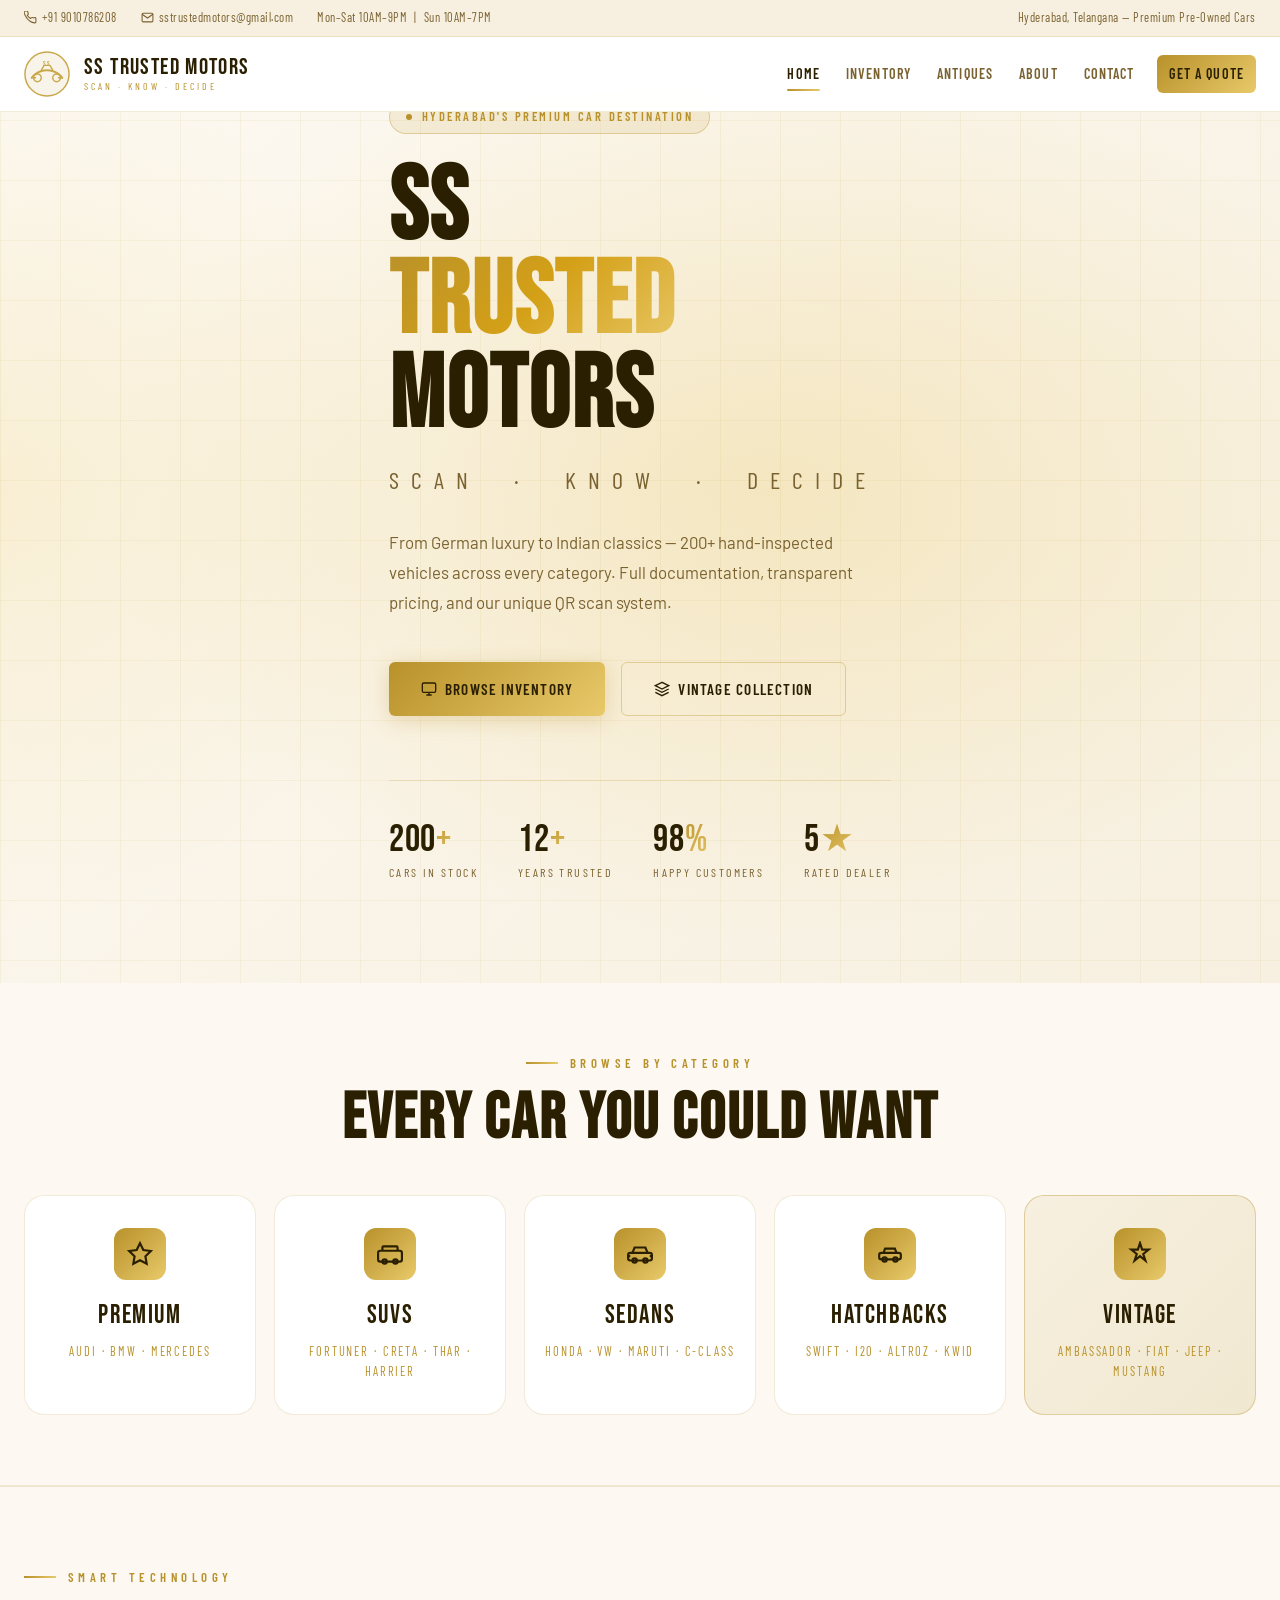
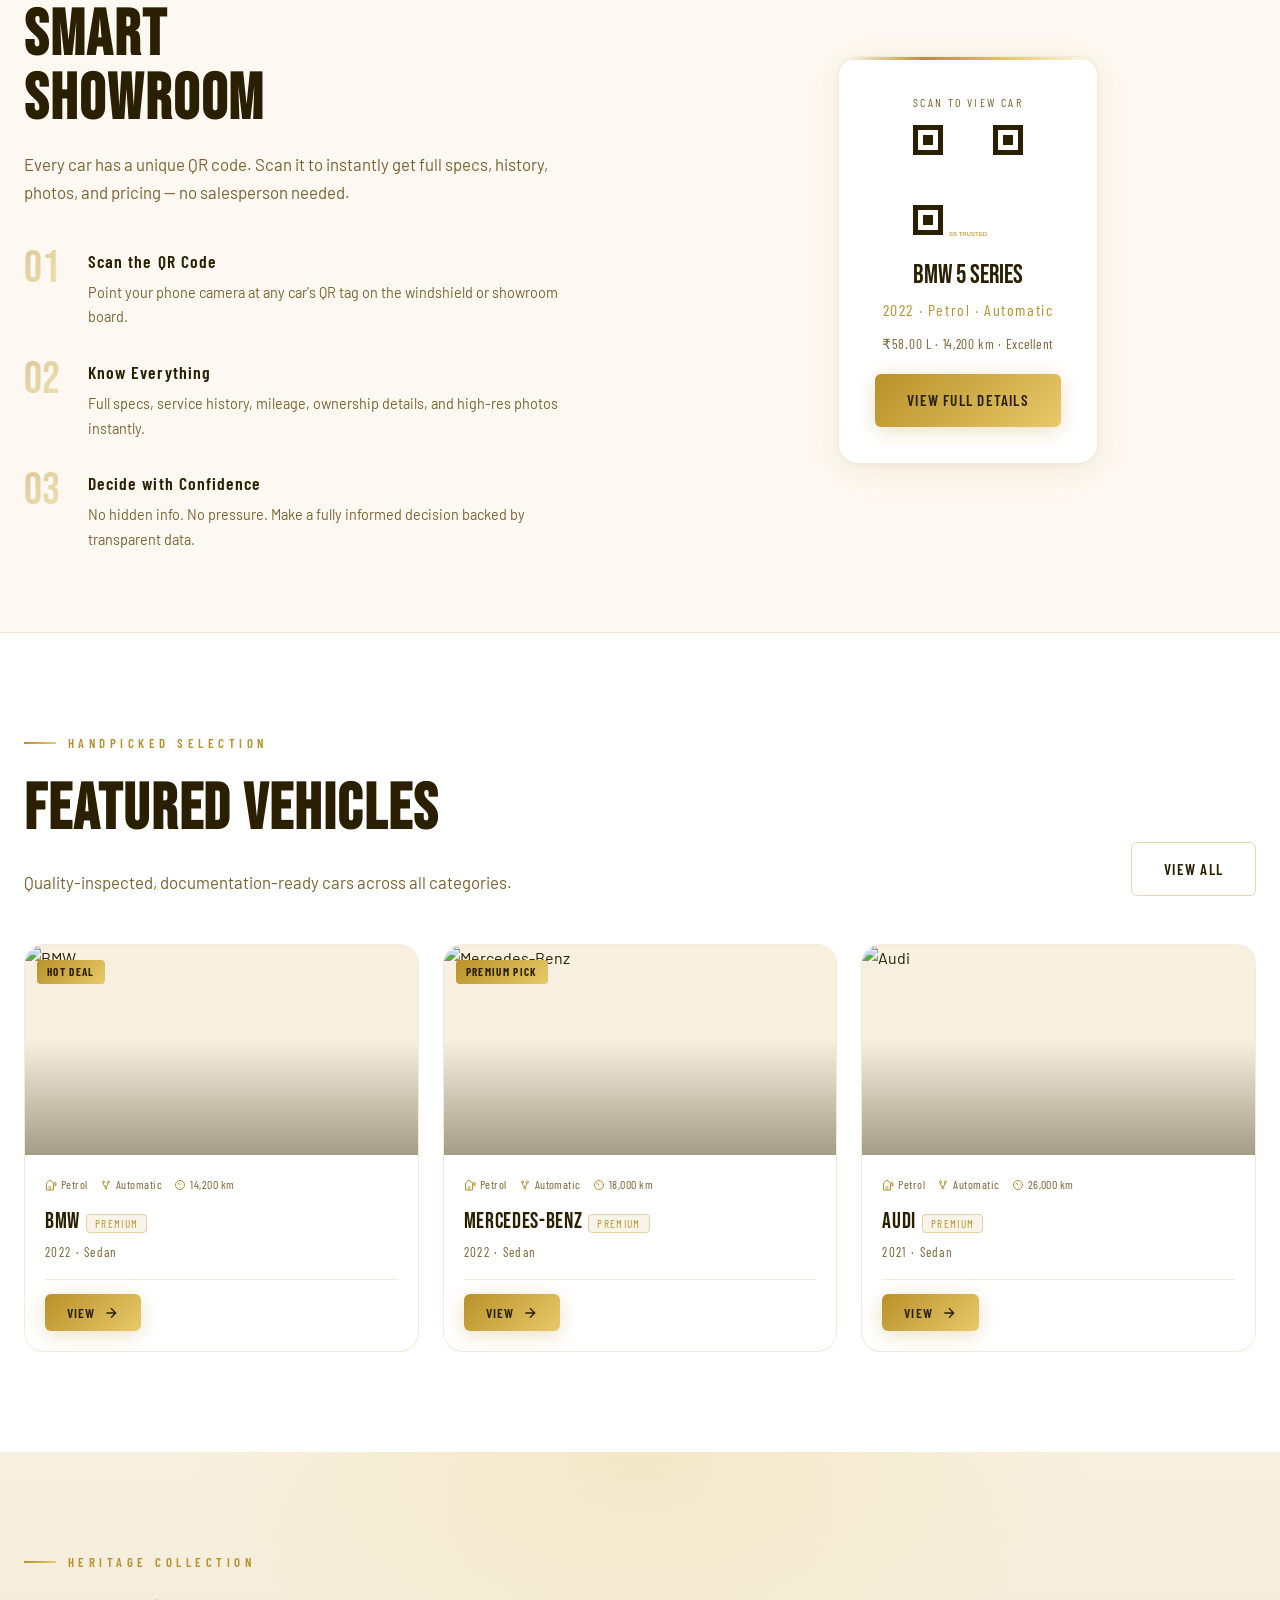
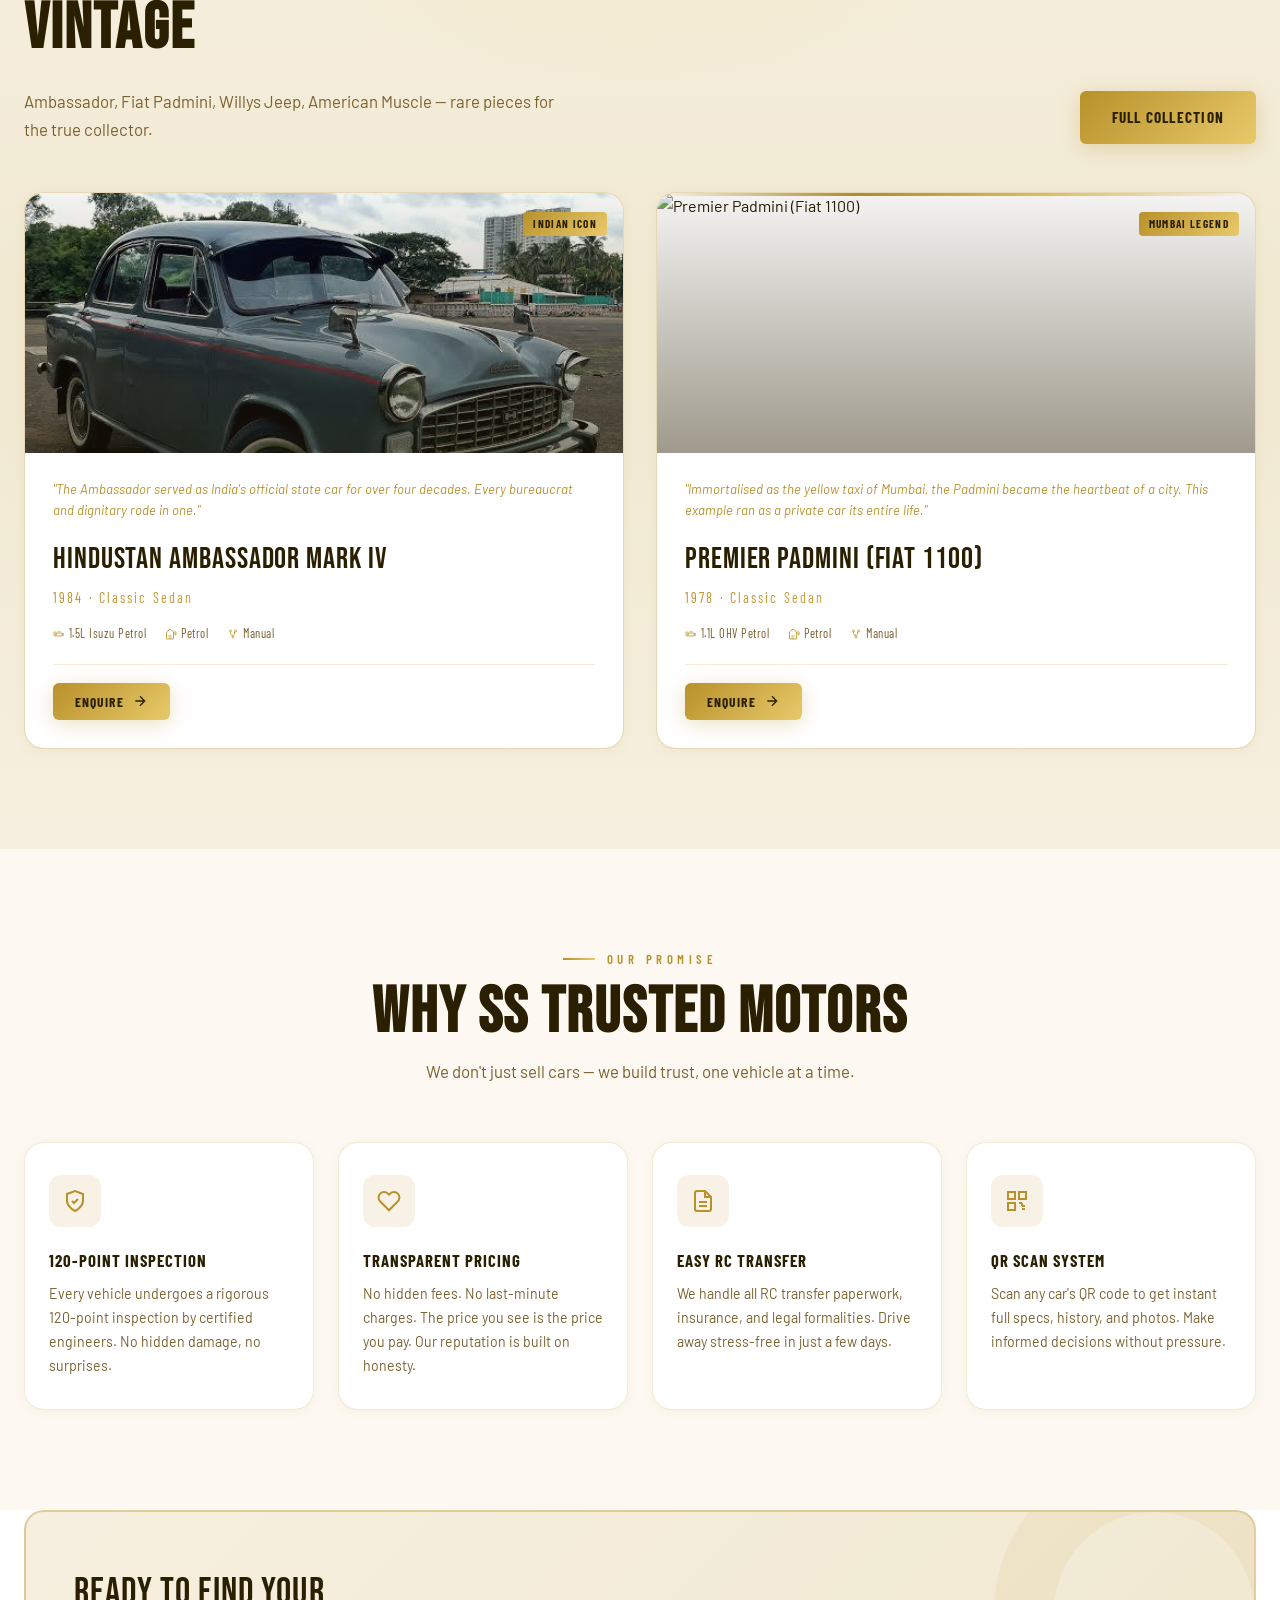
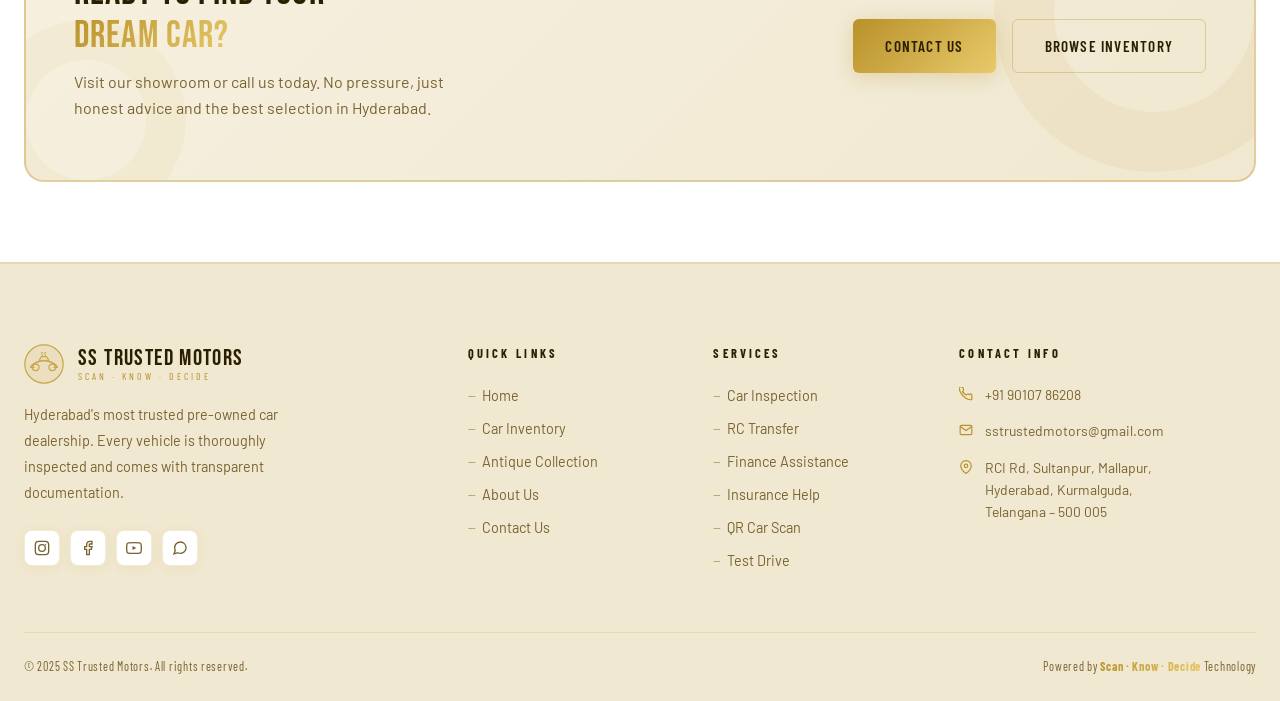
==== commit fd89a0e5: "Update index.html" ====
--- a/index.html
+++ b/index.html
@@ -146,7 +146,7 @@
     <div class="section-header">
       <div class="section-header-text reveal">
         <div class="section-label" style="color:var(--gold);">Heritage Collection</div>
-        <h2 class="section-title" style="margin-top:12px;">Vintage &amp; <span style="background:linear-gradient(135deg,var(--gold),var(--gold-light));-webkit-background-clip:text;-webkit-text-fill-color:transparent;background-clip:text;">Antique</span></h2>
+        <h2 class="section-title" style="margin-top:12px;">Vintage<span style="background:linear-gradient(135deg,var(--gold),var(--gold-light));-webkit-background-clip:text;-webkit-text-fill-color:transparent;background-clip:text;"></span></h2>
         <p class="section-sub" style="margin-top:14px;">Ambassador, Fiat Padmini, Willys Jeep, American Muscle — rare pieces for the true collector.</p>
       </div>
       <a href="antiques.html" class="btn btn-gold reveal">Full Collection</a>
